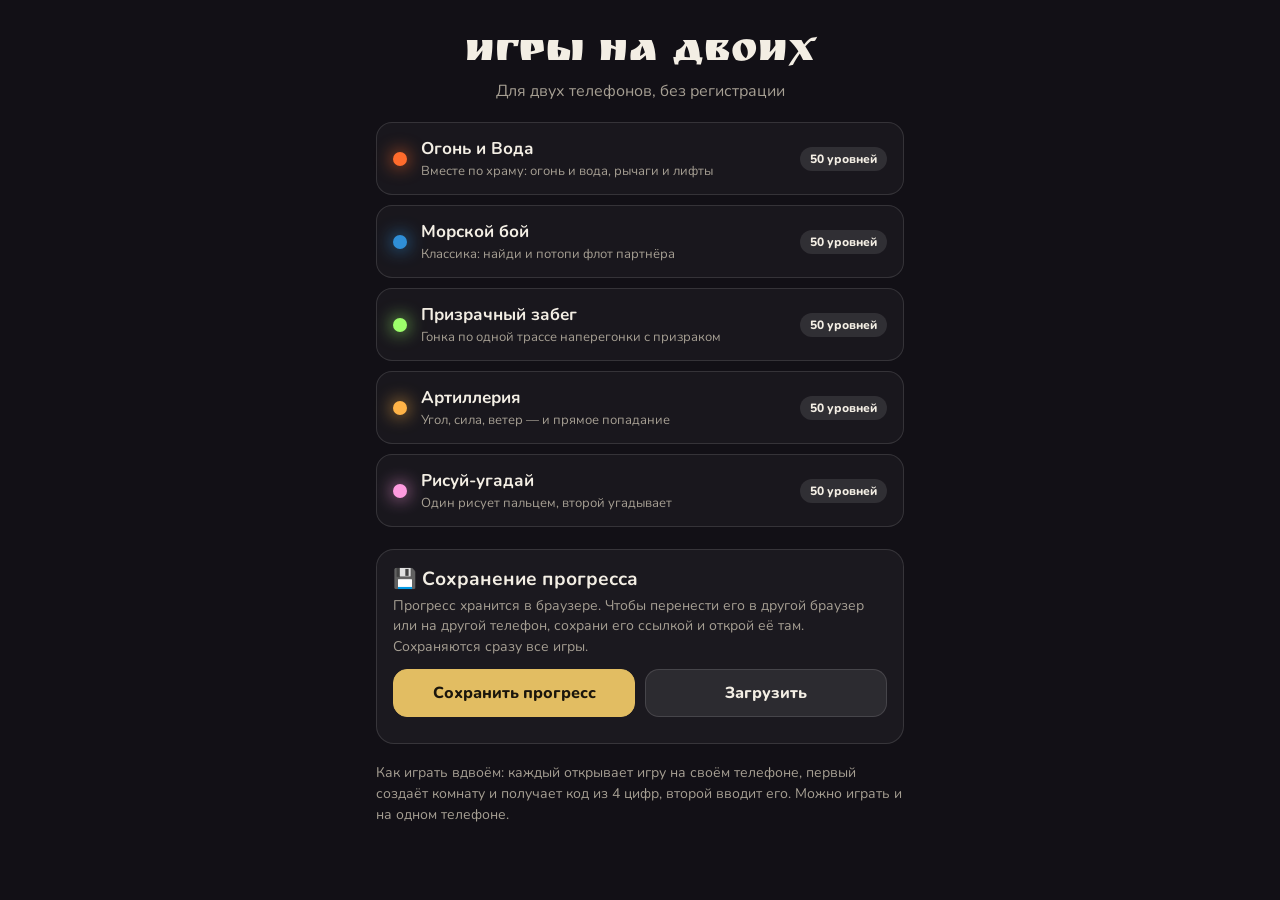
==== games/index.html @ aed2c36a "Огонь и Вода: 50 уровней в 5 мирах, новая графика, общий сетевой модуль (в т.ч. режим «Рядом»), сохр" ====
<!doctype html>
<html lang="ru"><head><meta charset="utf-8"><meta name="viewport" content="width=device-width,initial-scale=1,viewport-fit=cover">
<title>Игры на двоих</title><meta name="theme-color" content="#121016">
<link rel="stylesheet" href="https://fonts.googleapis.com/css2?family=Ruslan+Display&family=Nunito:wght@600;800&display=swap">
<style>
:root{--bg:#121016;--fg:#f3eee4;--mut:#a69f93;--line:rgba(255,255,255,.12)}
*{box-sizing:border-box}html,body{margin:0;background:var(--bg);color:var(--fg);font-family:Nunito,-apple-system,sans-serif}
main{max-width:560px;margin:0 auto;padding:max(24px,env(safe-area-inset-top)) 16px max(24px,env(safe-area-inset-bottom))}
h1{font-family:"Ruslan Display",Georgia,serif;font-weight:400;font-size:40px;margin:8px 0 4px;text-align:center}
p.sub{text-align:center;color:var(--mut);margin:0 0 20px}
.card{display:flex;align-items:center;gap:14px;padding:14px 16px;border:1px solid var(--line);border-radius:16px;margin-bottom:10px;color:inherit;text-decoration:none;background:rgba(255,255,255,.03)}
.card:active{transform:scale(.98)}.card.off{opacity:.5}
.dot{width:14px;height:14px;border-radius:50%;flex:none}
.t{flex:1;min-width:0}.t b{display:block;font-size:17px}.t small{display:block;color:var(--mut);font-size:13px;margin-top:2px}
.tag{font-size:12px;font-weight:800;padding:4px 10px;border-radius:999px;background:rgba(255,255,255,.1);white-space:nowrap}.tag.soon{background:transparent;border:1px dashed var(--line)}
.how{color:var(--mut);font-size:14px;line-height:1.5;margin-top:18px}
.save{margin-top:22px;padding:16px;border:1px solid var(--line);border-radius:18px;background:rgba(255,255,255,.04)}
.save h2{margin:0 0 4px;font-size:19px}.save p{margin:0 0 12px;color:var(--mut);font-size:14px;line-height:1.45}
.svrow{display:flex;gap:10px;flex-wrap:wrap}.svrow>button{flex:1 1 140px}
.svb{font:inherit;font-weight:800;font-size:16px;color:var(--fg);background:rgba(255,255,255,.08);border:1px solid var(--line);border-radius:14px;padding:12px 14px;min-height:48px;cursor:pointer;touch-action:manipulation}
.svb.hot{background:#e2bd62;color:#1b160c;border-color:#e2bd62}.svb.ghost{background:transparent}
.svb:active{transform:scale(.98)}
#svQR{display:block;width:min(260px,70vw);height:auto;margin:6px auto 12px;border-radius:12px;background:#fff}
textarea.svt{width:100%;min-height:90px;font:13px/1.35 ui-monospace,Menlo,monospace;color:var(--fg);background:#0b0a0e;border:1px solid var(--line);border-radius:12px;padding:10px;margin-bottom:10px;word-break:break-all}
#svToast{position:fixed;left:50%;bottom:max(20px,env(safe-area-inset-bottom));transform:translateX(-50%);background:#2a2733;border:1px solid var(--line);color:var(--fg);padding:10px 16px;border-radius:999px;font-weight:800;font-size:14px;z-index:10;max-width:90vw;text-align:center}
[hidden]{display:none!important}
</style></head><body><main>
<h1>Игры на двоих</h1><p class="sub">Для двух телефонов, без регистрации</p>
<a class="card" href="../"><span class="dot" style="background:#ff6b2c;box-shadow:0 0 18px #ff6b2c"></span><span class="t"><b>Огонь и Вода</b><small>Вместе по храму: огонь и вода, рычаги и лифты</small></span><span class="tag">50 уровней</span></a>
<a class="card" href="morskoy-boy/"><span class="dot" style="background:#2f8fd8;box-shadow:0 0 18px #2f8fd8"></span><span class="t"><b>Морской бой</b><small>Классика: найди и потопи флот партнёра</small></span><span class="tag">50 уровней</span></a>
<a class="card" href="zabeg/"><span class="dot" style="background:#9dff6b;box-shadow:0 0 18px #9dff6b"></span><span class="t"><b>Призрачный забег</b><small>Гонка по одной трассе наперегонки с призраком</small></span><span class="tag">50 уровней</span></a>
<a class="card" href="artilleriya/"><span class="dot" style="background:#ffb347;box-shadow:0 0 18px #ffb347"></span><span class="t"><b>Артиллерия</b><small>Угол, сила, ветер — и прямое попадание</small></span><span class="tag">50 уровней</span></a>
<a class="card" href="risuy/"><span class="dot" style="background:#ff9be0;box-shadow:0 0 18px #ff9be0"></span><span class="t"><b>Рисуй-угадай</b><small>Один рисует пальцем, второй угадывает</small></span><span class="tag">50 уровней</span></a>

<section class="save" id="save">
 <div id="svMain"><h2>💾 Сохранение прогресса</h2>
  <p>Прогресс хранится в браузере. Чтобы перенести его в другой браузер или на другой телефон, сохрани его ссылкой и открой её там. Сохраняются сразу все игры.</p>
  <div class="svrow"><button class="svb hot" id="svSave">Сохранить прогресс</button><button class="svb" id="svLoadBtn">Загрузить</button></div>
  <div class="svrow" style="margin-top:10px"><button class="svb ghost" id="svUndo" hidden>Отменить последнюю загрузку</button></div></div>
 <div id="svSaved" hidden><h2>Прогресс сохранён</h2><p id="svInfo"></p>
  <canvas id="svQR" hidden aria-label="QR-код со ссылкой на сохранение"></canvas>
  <p id="svQRnote" hidden>Сохранение большое, QR-код не поместился — отправь ссылку.</p>
  <p>Открой эту ссылку в другом браузере или на другом телефоне (или наведи на QR-код камеру айфона), и прогресс загрузится. Ссылку удобно отправить себе в «Заметки» или в чат.</p>
  <div class="svrow"><button class="svb hot" id="svShare">Отправить ссылку</button><button class="svb" id="svCopy">Скопировать</button></div>
  <textarea class="svt" id="svOut" hidden readonly></textarea>
  <div class="svrow" style="margin-top:10px"><button class="svb ghost" data-sv-back>Готово</button></div></div>
 <div id="svLoad" hidden><h2>Загрузить прогресс</h2><p>Вставь ссылку или код сохранения.</p>
  <textarea class="svt" id="svIn" autocomplete="off" autocapitalize="off" spellcheck="false" placeholder="https://…#save=…"></textarea>
  <div class="svrow"><button class="svb hot" id="svLoadGo">Загрузить</button><button class="svb ghost" data-sv-back>Отмена</button></div></div>
 <div id="svAsk" hidden><h2>Загрузить этот прогресс?</h2><p id="svAskInfo"></p>
  <div class="svrow"><button class="svb hot" id="svYes">Загрузить</button><button class="svb ghost" id="svNo">Не надо</button></div></div>
</section>
<div id="svToast" hidden role="status"></div>
<p class="how">Как играть вдвоём: каждый открывает игру на своём телефоне, первый создаёт комнату и получает код из 4 цифр, второй вводит его. Можно играть и на одном телефоне.</p>
</main><script src="shared/save.js"></script></body></html>
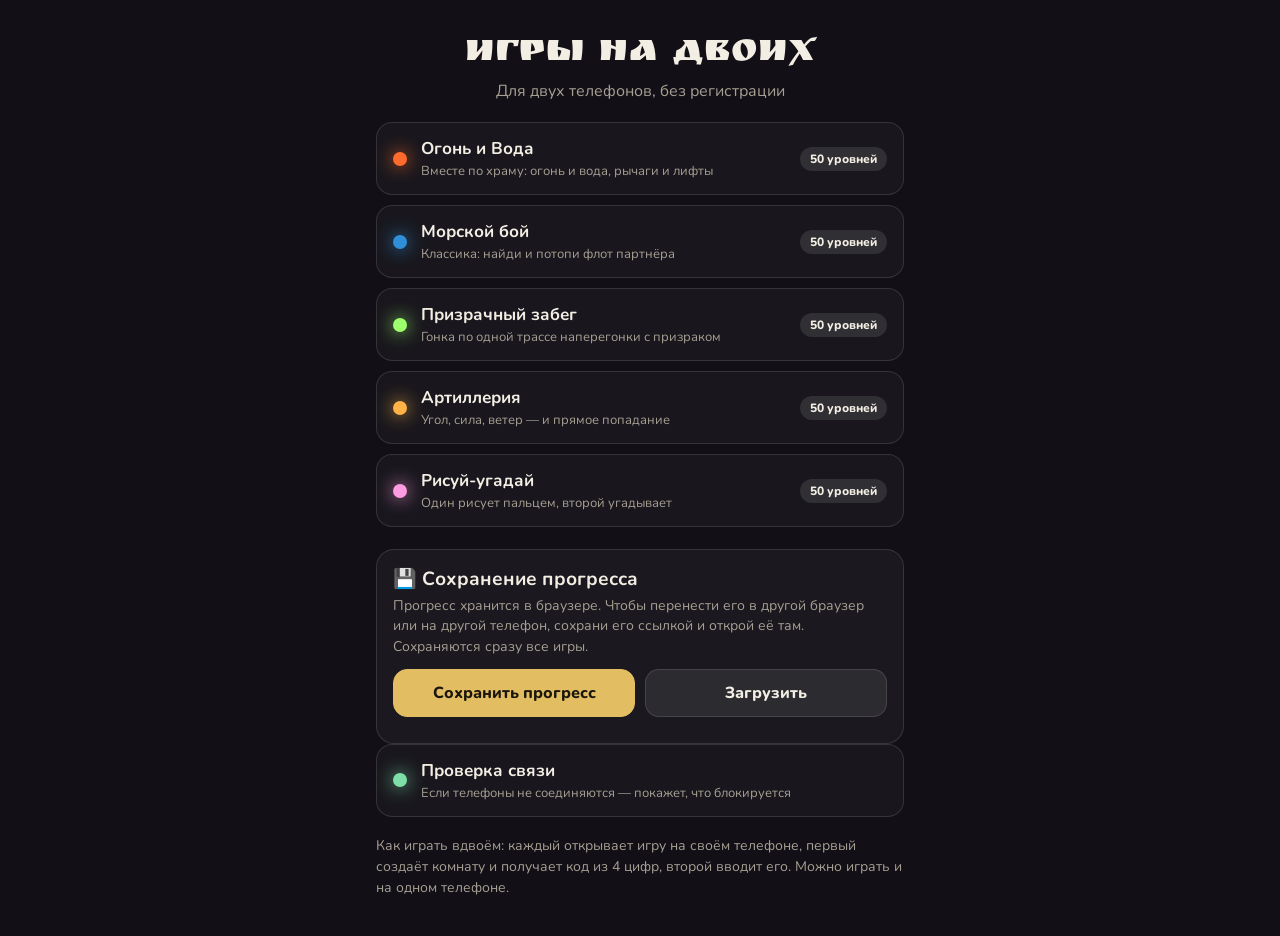
==== commit e7ea8e75: "Связь без сторонних библиотек: свой MQTT-клиент, 4 посредника параллельно (3 MQTT + ntfy), прямой We" ====
--- a/games/index.html
+++ b/games/index.html
@@ -1,7 +1,7 @@
 <!doctype html>
-<html lang="ru"><head><meta charset="utf-8"><meta name="viewport" content="width=device-width,initial-scale=1,viewport-fit=cover">
+<html lang="ru"><head><link rel="manifest" href="manifest.webmanifest"><link rel="apple-touch-icon" href="../games/icons/menu-180.png"><meta name="apple-mobile-web-app-capable" content="yes"><meta name="mobile-web-app-capable" content="yes"><meta charset="utf-8"><meta name="viewport" content="width=device-width,initial-scale=1,viewport-fit=cover">
 <title>Игры на двоих</title><meta name="theme-color" content="#121016">
-<link rel="stylesheet" href="https://fonts.googleapis.com/css2?family=Ruslan+Display&family=Nunito:wght@600;800&display=swap">
+<link rel="stylesheet" href="shared/fonts/fonts.css">
 <style>
 :root{--bg:#121016;--fg:#f3eee4;--mut:#a69f93;--line:rgba(255,255,255,.12)}
 *{box-sizing:border-box}html,body{margin:0;background:var(--bg);color:var(--fg);font-family:Nunito,-apple-system,sans-serif}
@@ -51,5 +51,6 @@
   <div class="svrow"><button class="svb hot" id="svYes">Загрузить</button><button class="svb ghost" id="svNo">Не надо</button></div></div>
 </section>
 <div id="svToast" hidden role="status"></div>
+<a class="card" href="check.html"><span class="dot" style="background:#7ee0a8;box-shadow:0 0 18px #7ee0a8"></span><span class="t"><b>Проверка связи</b><small>Если телефоны не соединяются — покажет, что блокируется</small></span></a>
 <p class="how">Как играть вдвоём: каждый открывает игру на своём телефоне, первый создаёт комнату и получает код из 4 цифр, второй вводит его. Можно играть и на одном телефоне.</p>
 </main><script src="shared/save.js"></script></body></html>
--- a/games/shared/fonts/fonts.css
+++ b/games/shared/fonts/fonts.css
@@ -0,0 +1,10 @@
+/* Fonts hosted on this site (no Google servers needed). SIL Open Font License, see OFL.txt. */
+@font-face{font-family:"Ruslan Display";src:url(RuslanDisplay.woff) format("woff");font-weight:400;font-display:swap}
+@font-face{font-family:"Russo One";src:url(RussoOne.woff) format("woff");font-weight:400;font-display:swap}
+@font-face{font-family:"Nunito";src:url(Nunito.woff) format("woff");font-weight:200 1000;font-display:swap}
+@font-face{font-family:"Oswald";src:url(Oswald.woff) format("woff");font-weight:200 700;font-display:swap}
+@font-face{font-family:"PT Sans Caption";src:url(PTSansCaption-Regular.woff) format("woff");font-weight:400;font-display:swap}
+@font-face{font-family:"PT Sans Caption";src:url(PTSansCaption-Bold.woff) format("woff");font-weight:700;font-display:swap}
+@font-face{font-family:"Caveat";src:url(Caveat.woff) format("woff");font-weight:400 700;font-display:swap}
+@font-face{font-family:"Rubik Mono One";src:url(RubikMonoOne.woff) format("woff");font-weight:400;font-display:swap}
+@font-face{font-family:"Rubik";src:url(Rubik.woff) format("woff");font-weight:300 900;font-display:swap}
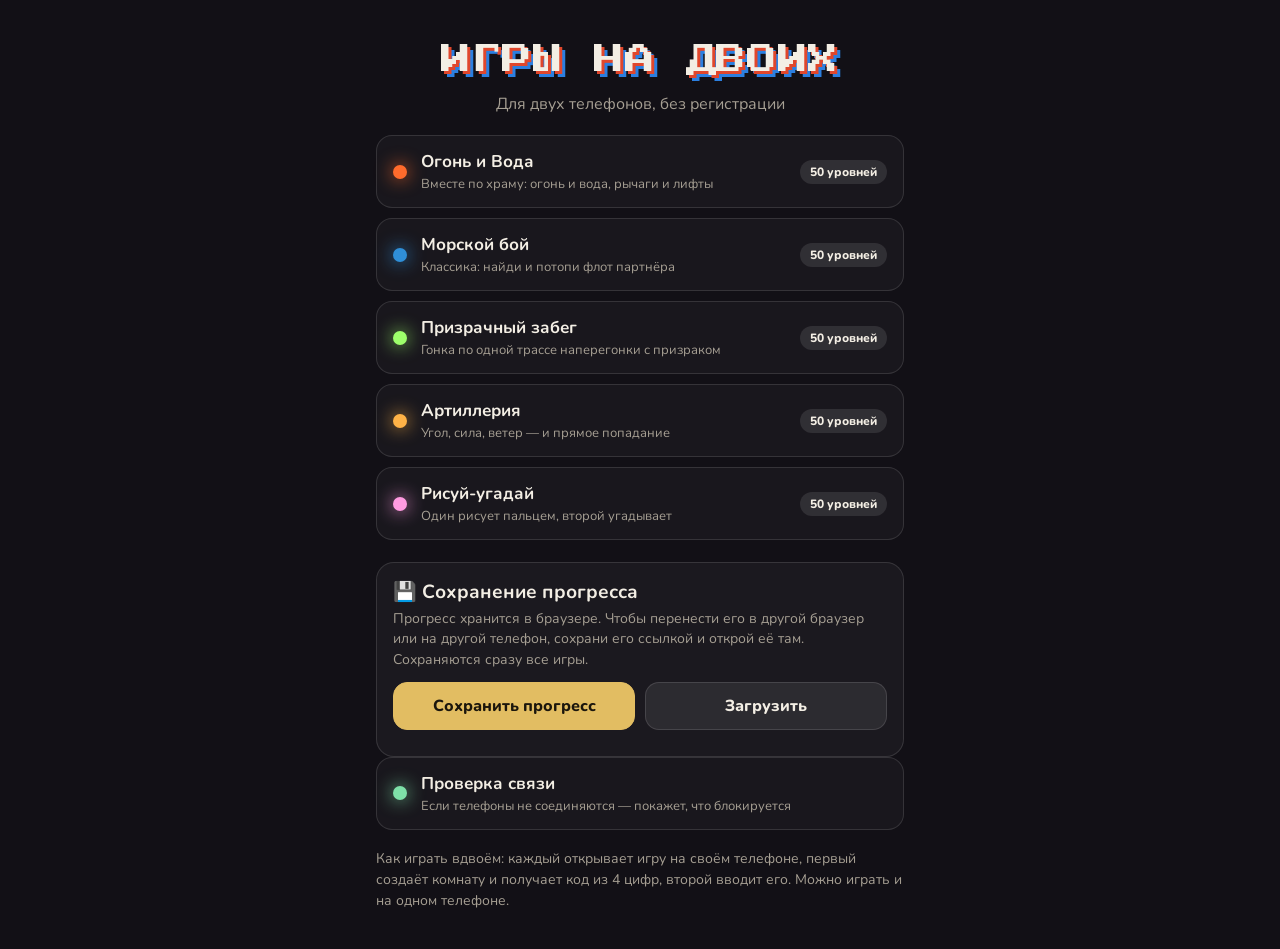
==== commit 7f38d991: "Меню: пиксельный шрифт заголовка (Press Start 2P) Co-Authored-By: Claude Opus 5.5 <noreply@anthropic" ====
--- a/games/index.html
+++ b/games/index.html
@@ -6,7 +6,7 @@
 :root{--bg:#121016;--fg:#f3eee4;--mut:#a69f93;--line:rgba(255,255,255,.12)}
 *{box-sizing:border-box}html,body{margin:0;background:var(--bg);color:var(--fg);font-family:Nunito,-apple-system,sans-serif}
 main{max-width:560px;margin:0 auto;padding:max(24px,env(safe-area-inset-top)) 16px max(24px,env(safe-area-inset-bottom))}
-h1{font-family:"Ruslan Display",Georgia,serif;font-weight:400;font-size:40px;margin:8px 0 4px;text-align:center}
+h1{font-family:"Press Start 2P",ui-monospace,monospace;font-weight:400;font-size:clamp(17px,6.4vw,30px);line-height:1.5;letter-spacing:.02em;text-transform:uppercase;margin:14px 0 10px;text-align:center;text-shadow:3px 3px 0 #e0472c,6px 6px 0 #2b7fe0;-webkit-font-smoothing:none;font-smooth:never}
 p.sub{text-align:center;color:var(--mut);margin:0 0 20px}
 .card{display:flex;align-items:center;gap:14px;padding:14px 16px;border:1px solid var(--line);border-radius:16px;margin-bottom:10px;color:inherit;text-decoration:none;background:rgba(255,255,255,.03)}
 .card:active{transform:scale(.98)}.card.off{opacity:.5}
--- a/games/shared/fonts/fonts.css
+++ b/games/shared/fonts/fonts.css
@@ -8,3 +8,4 @@
 @font-face{font-family:"Caveat";src:url(Caveat.woff) format("woff");font-weight:400 700;font-display:swap}
 @font-face{font-family:"Rubik Mono One";src:url(RubikMonoOne.woff) format("woff");font-weight:400;font-display:swap}
 @font-face{font-family:"Rubik";src:url(Rubik.woff) format("woff");font-weight:300 900;font-display:swap}
+@font-face{font-family:"Press Start 2P";src:url(PressStart2P.woff) format("woff");font-weight:400;font-display:swap}
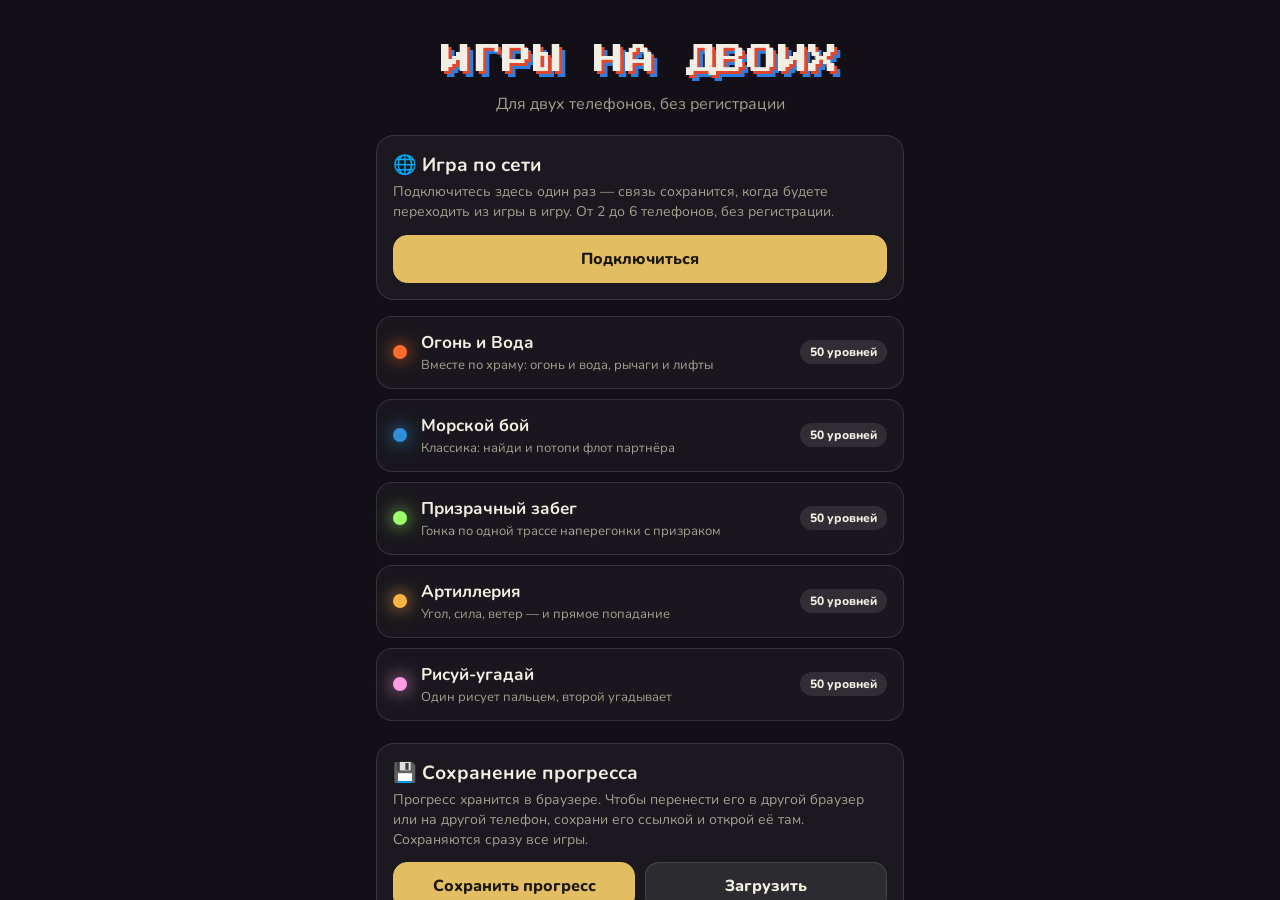
==== commit 039f9042: "Общее подключение на стартовой странице: одна комната для всех игр Стартовая страница (games/index.h" ====
--- a/games/index.html
+++ b/games/index.html
@@ -1,10 +1,19 @@
 <!doctype html>
-<html lang="ru"><head><link rel="manifest" href="manifest.webmanifest"><link rel="apple-touch-icon" href="../games/icons/menu-180.png"><meta name="apple-mobile-web-app-capable" content="yes"><meta name="mobile-web-app-capable" content="yes"><meta charset="utf-8"><meta name="viewport" content="width=device-width,initial-scale=1,viewport-fit=cover">
+<html lang="ru"><head><link rel="manifest" href="manifest.webmanifest"><link rel="apple-touch-icon" href="../games/icons/menu-180.png"><meta name="apple-mobile-web-app-capable" content="yes"><meta name="mobile-web-app-capable" content="yes"><meta name="apple-mobile-web-app-status-bar-style" content="black-translucent"><meta charset="utf-8"><meta name="viewport" content="width=device-width,initial-scale=1,maximum-scale=1,user-scalable=no,viewport-fit=cover">
 <title>Игры на двоих</title><meta name="theme-color" content="#121016">
 <link rel="stylesheet" href="shared/fonts/fonts.css">
 <style>
 :root{--bg:#121016;--fg:#f3eee4;--mut:#a69f93;--line:rgba(255,255,255,.12)}
-*{box-sizing:border-box}html,body{margin:0;background:var(--bg);color:var(--fg);font-family:Nunito,-apple-system,sans-serif}
+*{box-sizing:border-box}html,body{margin:0;height:100%;overflow:hidden;background:var(--bg);color:var(--fg);font-family:Nunito,-apple-system,sans-serif}
+/* the page itself never scrolls (games open over it in a frame); the menu scrolls inside #menu */
+#menu{position:fixed;inset:0;overflow-y:auto;-webkit-overflow-scrolling:touch;overscroll-behavior:contain}body.playing #menu{visibility:hidden}
+#hubFrame{position:fixed;inset:0;z-index:50;background:#000}
+#hubFrame iframe{position:absolute;display:block;border:0;margin:0;padding:0;top:env(safe-area-inset-top,0px);left:env(safe-area-inset-left,0px);width:calc(100% - env(safe-area-inset-left,0px) - env(safe-area-inset-right,0px));height:calc(100% - env(safe-area-inset-top,0px) - env(safe-area-inset-bottom,0px));background:transparent}
+#hubBanner{position:fixed;left:50%;top:calc(env(safe-area-inset-top,0px) + 8px);transform:translateX(-50%);z-index:9000;display:flex;align-items:center;gap:8px;width:min(520px,calc(100vw - 16px));padding:8px 8px 8px 14px;border-radius:16px;background:rgba(26,24,32,.96);border:1px solid rgba(226,189,98,.5);box-shadow:0 8px 30px rgba(0,0,0,.5);color:var(--fg);font:700 14px/1.35 Nunito,-apple-system,sans-serif}
+#hubBanner .t{flex:1;min-width:0}#hubBanner button{font:inherit;font-weight:800;border-radius:12px;min-height:40px;padding:6px 12px;border:0;cursor:pointer;touch-action:manipulation}
+#hubBanner .go{background:#e2bd62;color:#1b160c}#hubBanner .x{background:transparent;color:var(--mut);font-size:18px;padding:6px 10px}
+.hn-l{list-style:none;margin:0 0 12px;padding:0;display:flex;flex-direction:column;gap:6px}.hn-l li{display:flex;align-items:center;gap:10px;padding:8px 10px;border-radius:12px;background:rgba(255,255,255,.05)}
+.hn-n{flex:1;min-width:0;font-weight:800;font-size:15px}.hn-n small{display:block;font-weight:600;color:var(--mut);font-size:13px}.hn-l .svb.hn-go{flex:none;min-height:40px;padding:6px 12px;font-size:14px}
 main{max-width:560px;margin:0 auto;padding:max(24px,env(safe-area-inset-top)) 16px max(24px,env(safe-area-inset-bottom))}
 h1{font-family:"Press Start 2P",ui-monospace,monospace;font-weight:400;font-size:clamp(17px,6.4vw,30px);line-height:1.5;letter-spacing:.02em;text-transform:uppercase;margin:14px 0 10px;text-align:center;text-shadow:3px 3px 0 #e0472c,6px 6px 0 #2b7fe0;-webkit-font-smoothing:none;font-smooth:never}
 p.sub{text-align:center;color:var(--mut);margin:0 0 20px}
@@ -24,13 +33,14 @@
 textarea.svt{width:100%;min-height:90px;font:13px/1.35 ui-monospace,Menlo,monospace;color:var(--fg);background:#0b0a0e;border:1px solid var(--line);border-radius:12px;padding:10px;margin-bottom:10px;word-break:break-all}
 #svToast{position:fixed;left:50%;bottom:max(20px,env(safe-area-inset-bottom));transform:translateX(-50%);background:#2a2733;border:1px solid var(--line);color:var(--fg);padding:10px 16px;border-radius:999px;font-weight:800;font-size:14px;z-index:10;max-width:90vw;text-align:center}
 [hidden]{display:none!important}
-</style></head><body><main>
+</style></head><body><div id="menu"><main>
 <h1>Игры на двоих</h1><p class="sub">Для двух телефонов, без регистрации</p>
-<a class="card" href="../"><span class="dot" style="background:#ff6b2c;box-shadow:0 0 18px #ff6b2c"></span><span class="t"><b>Огонь и Вода</b><small>Вместе по храму: огонь и вода, рычаги и лифты</small></span><span class="tag">50 уровней</span></a>
-<a class="card" href="morskoy-boy/"><span class="dot" style="background:#2f8fd8;box-shadow:0 0 18px #2f8fd8"></span><span class="t"><b>Морской бой</b><small>Классика: найди и потопи флот партнёра</small></span><span class="tag">50 уровней</span></a>
-<a class="card" href="zabeg/"><span class="dot" style="background:#9dff6b;box-shadow:0 0 18px #9dff6b"></span><span class="t"><b>Призрачный забег</b><small>Гонка по одной трассе наперегонки с призраком</small></span><span class="tag">50 уровней</span></a>
-<a class="card" href="artilleriya/"><span class="dot" style="background:#ffb347;box-shadow:0 0 18px #ffb347"></span><span class="t"><b>Артиллерия</b><small>Угол, сила, ветер — и прямое попадание</small></span><span class="tag">50 уровней</span></a>
-<a class="card" href="risuy/"><span class="dot" style="background:#ff9be0;box-shadow:0 0 18px #ff9be0"></span><span class="t"><b>Рисуй-угадай</b><small>Один рисует пальцем, второй угадывает</small></span><span class="tag">50 уровней</span></a>
+<section class="save" id="hubNet" style="margin:0 0 16px"></section>
+<a class="card" href="../" data-g="ogon-i-voda"><span class="dot" style="background:#ff6b2c;box-shadow:0 0 18px #ff6b2c"></span><span class="t"><b>Огонь и Вода</b><small>Вместе по храму: огонь и вода, рычаги и лифты</small></span><span class="tag">50 уровней</span></a>
+<a class="card" href="morskoy-boy/" data-g="morskoy-boy"><span class="dot" style="background:#2f8fd8;box-shadow:0 0 18px #2f8fd8"></span><span class="t"><b>Морской бой</b><small>Классика: найди и потопи флот партнёра</small></span><span class="tag">50 уровней</span></a>
+<a class="card" href="zabeg/" data-g="zabeg"><span class="dot" style="background:#9dff6b;box-shadow:0 0 18px #9dff6b"></span><span class="t"><b>Призрачный забег</b><small>Гонка по одной трассе наперегонки с призраком</small></span><span class="tag">50 уровней</span></a>
+<a class="card" href="artilleriya/" data-g="artilleriya"><span class="dot" style="background:#ffb347;box-shadow:0 0 18px #ffb347"></span><span class="t"><b>Артиллерия</b><small>Угол, сила, ветер — и прямое попадание</small></span><span class="tag">50 уровней</span></a>
+<a class="card" href="risuy/" data-g="risuy"><span class="dot" style="background:#ff9be0;box-shadow:0 0 18px #ff9be0"></span><span class="t"><b>Рисуй-угадай</b><small>Один рисует пальцем, второй угадывает</small></span><span class="tag">50 уровней</span></a>
 
 <section class="save" id="save">
  <div id="svMain"><h2>💾 Сохранение прогресса</h2>
@@ -51,6 +61,9 @@
   <div class="svrow"><button class="svb hot" id="svYes">Загрузить</button><button class="svb ghost" id="svNo">Не надо</button></div></div>
 </section>
 <div id="svToast" hidden role="status"></div>
-<a class="card" href="check.html"><span class="dot" style="background:#7ee0a8;box-shadow:0 0 18px #7ee0a8"></span><span class="t"><b>Проверка связи</b><small>Если телефоны не соединяются — покажет, что блокируется</small></span></a>
-<p class="how">Как играть вдвоём: каждый открывает игру на своём телефоне, первый создаёт комнату и получает код из 4 цифр, второй вводит его. Можно играть и на одном телефоне.</p>
-</main><script src="shared/save.js"></script></body></html>
+<a class="card" href="check.html" data-g="check"><span class="dot" style="background:#7ee0a8;box-shadow:0 0 18px #7ee0a8"></span><span class="t"><b>Проверка связи</b><small>Если телефоны не соединяются — покажет, что блокируется</small></span></a>
+<p class="how">Как играть по сети: подключитесь вверху этой страницы один раз — первый создаёт комнату и получает код из 4 цифр, остальные вводят его (или «Рядом, без интернета» в одной сети Wi-Fi). Дальше открывайте любые игры и выбирайте в них игру по сети: переподключаться не нужно. Можно играть и на одном телефоне.</p>
+</main></div>
+<div id="hubFrame" hidden></div>
+<div id="hubBanner" hidden role="status"><span class="t"></span><button class="go" hidden></button><button class="x" aria-label="Закрыть">✕</button></div>
+<script src="shared/party.js"></script><script src="shared/hub.js"></script><script src="shared/save.js"></script></body></html>
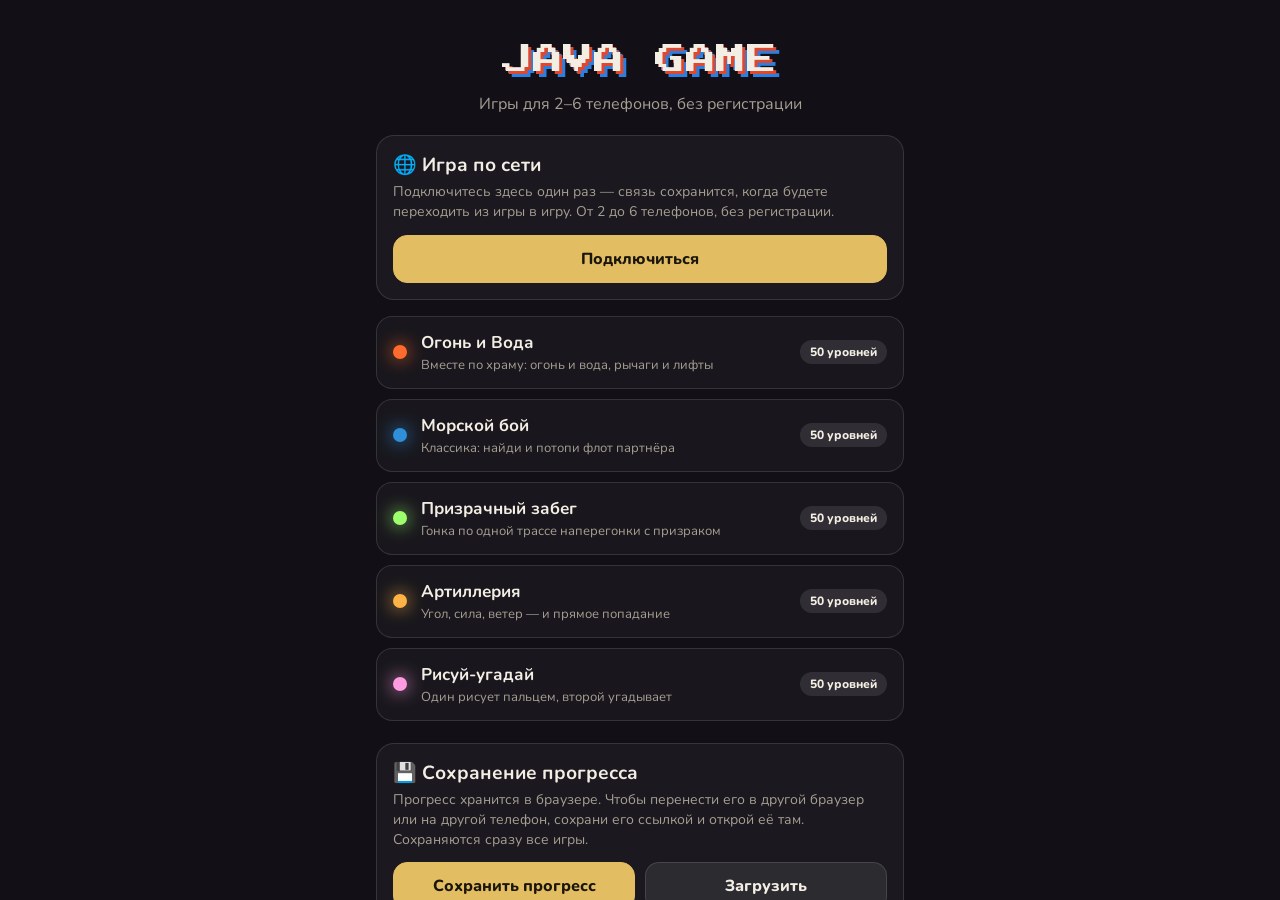
==== commit 9f476b56: "Название проекта «Java Game» и новая иконка Стартовая страница, манифест и иконка для экрана «Домой»" ====
--- a/games/index.html
+++ b/games/index.html
@@ -1,6 +1,6 @@
 <!doctype html>
-<html lang="ru"><head><link rel="manifest" href="manifest.webmanifest"><link rel="apple-touch-icon" href="../games/icons/menu-180.png"><meta name="apple-mobile-web-app-capable" content="yes"><meta name="mobile-web-app-capable" content="yes"><meta name="apple-mobile-web-app-status-bar-style" content="black-translucent"><meta charset="utf-8"><meta name="viewport" content="width=device-width,initial-scale=1,maximum-scale=1,user-scalable=no,viewport-fit=cover">
-<title>Игры на двоих</title><meta name="theme-color" content="#121016">
+<html lang="ru"><head><link rel="manifest" href="manifest.webmanifest"><link rel="apple-touch-icon" href="../games/icons/java-game-180.png"><link rel="icon" type="image/png" href="../games/icons/java-game-192.png"><meta name="apple-mobile-web-app-capable" content="yes"><meta name="apple-mobile-web-app-title" content="Java Game"><meta name="mobile-web-app-capable" content="yes"><meta name="apple-mobile-web-app-status-bar-style" content="black-translucent"><meta charset="utf-8"><meta name="viewport" content="width=device-width,initial-scale=1,maximum-scale=1,user-scalable=no,viewport-fit=cover">
+<title>Java Game</title><meta name="theme-color" content="#121016">
 <link rel="stylesheet" href="shared/fonts/fonts.css">
 <style>
 :root{--bg:#121016;--fg:#f3eee4;--mut:#a69f93;--line:rgba(255,255,255,.12)}
@@ -34,7 +34,7 @@
 #svToast{position:fixed;left:50%;bottom:max(20px,env(safe-area-inset-bottom));transform:translateX(-50%);background:#2a2733;border:1px solid var(--line);color:var(--fg);padding:10px 16px;border-radius:999px;font-weight:800;font-size:14px;z-index:10;max-width:90vw;text-align:center}
 [hidden]{display:none!important}
 </style></head><body><div id="menu"><main>
-<h1>Игры на двоих</h1><p class="sub">Для двух телефонов, без регистрации</p>
+<h1>Java Game</h1><p class="sub">Игры для 2–6 телефонов, без регистрации</p>
 <section class="save" id="hubNet" style="margin:0 0 16px"></section>
 <a class="card" href="../" data-g="ogon-i-voda"><span class="dot" style="background:#ff6b2c;box-shadow:0 0 18px #ff6b2c"></span><span class="t"><b>Огонь и Вода</b><small>Вместе по храму: огонь и вода, рычаги и лифты</small></span><span class="tag">50 уровней</span></a>
 <a class="card" href="morskoy-boy/" data-g="morskoy-boy"><span class="dot" style="background:#2f8fd8;box-shadow:0 0 18px #2f8fd8"></span><span class="t"><b>Морской бой</b><small>Классика: найди и потопи флот партнёра</small></span><span class="tag">50 уровней</span></a>
